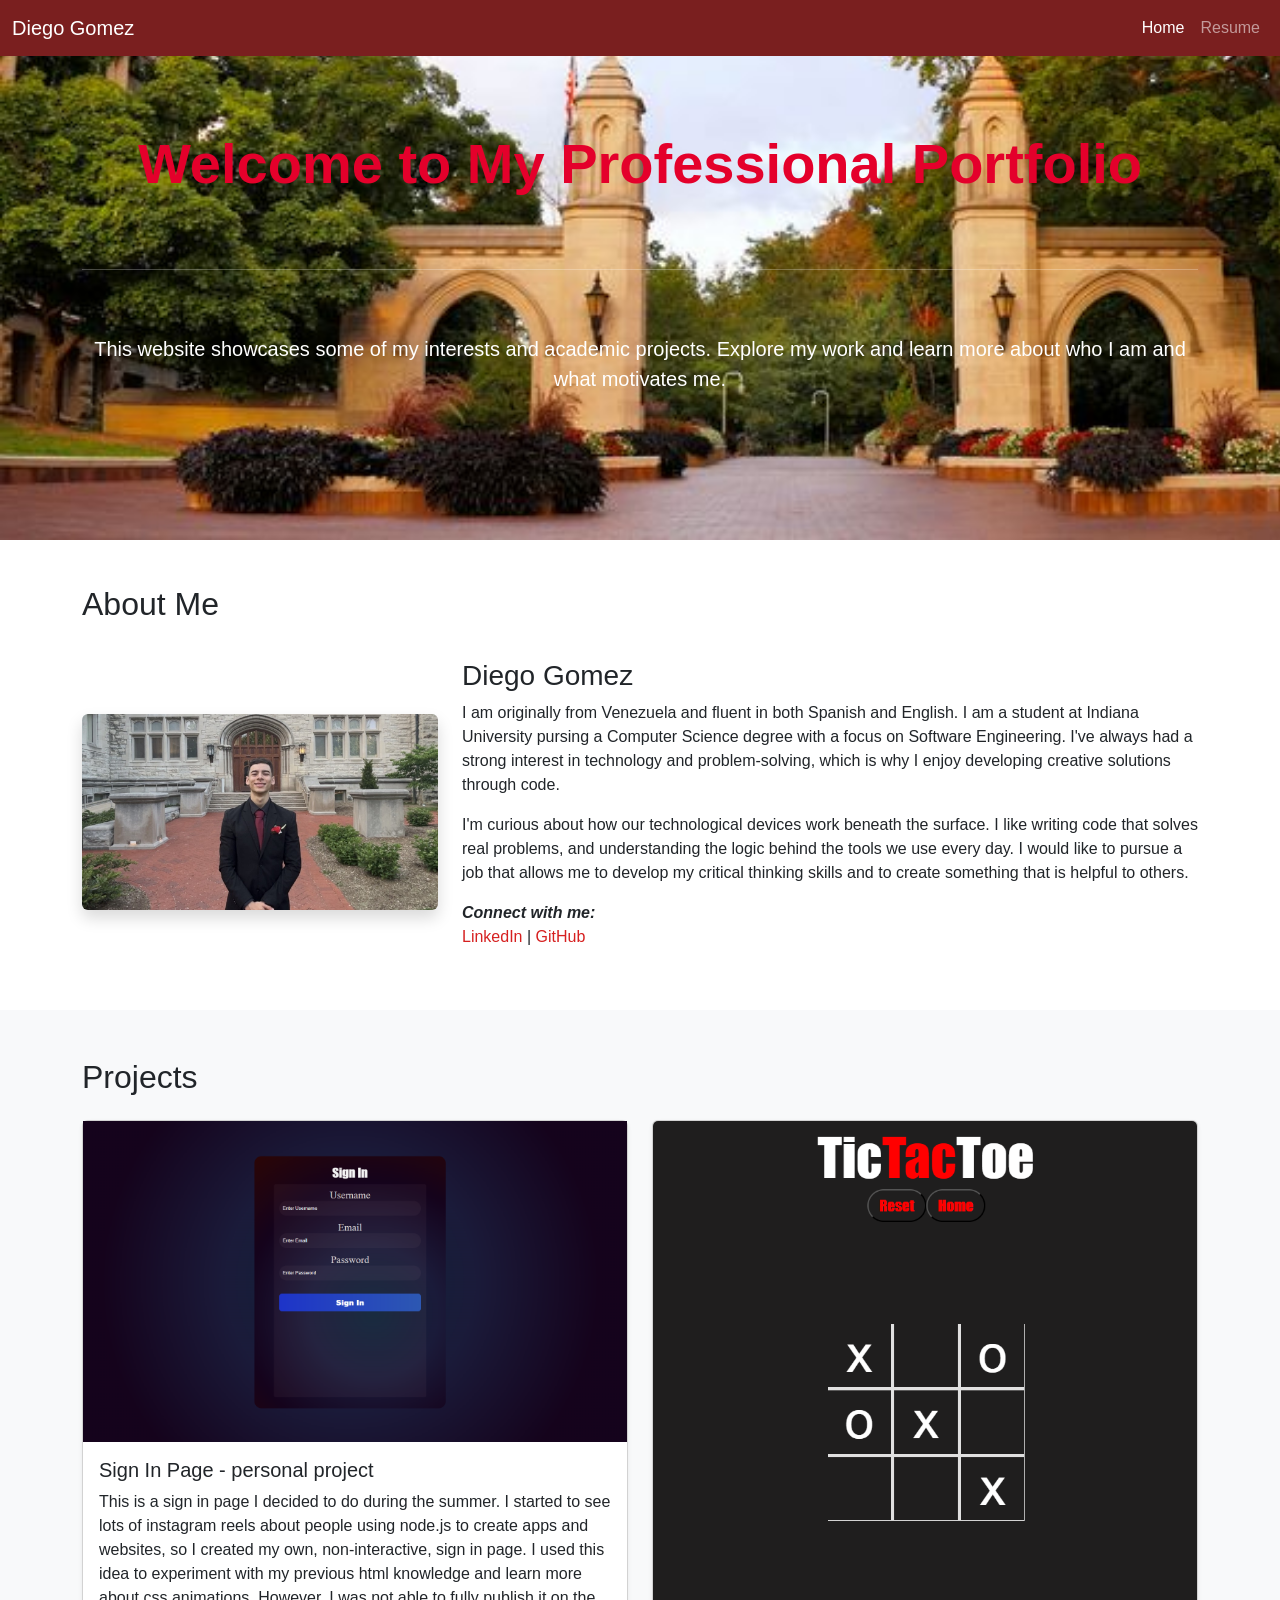
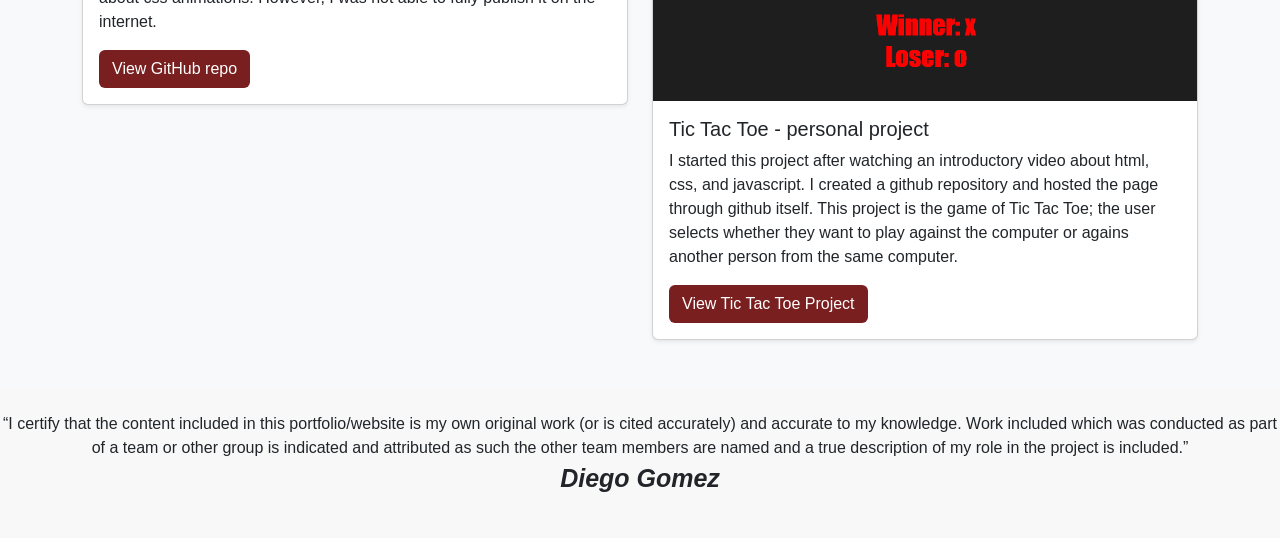
==== index.html @ 2e9246c7 "Initial commit: Personal Portfolio IU-pages" ====
<!DOCTYPE html>
<html lang="en">
<head>
  <meta charset="UTF-8">
  <meta name="viewport" content="width=device-width, initial-scale=1.0">
  <title>Diego Gomez - Home</title>

  <link rel="stylesheet" href="https://cdn.jsdelivr.net/npm/bootstrap@5.3.3/dist/css/bootstrap.min.css">
  <link rel="stylesheet" href="index.css">
</head>

<body>

  <nav class="navbar navbar-expand-sm navbar-dark bg-red fixed-top">
    <div class="container-fluid">
      <a class="navbar-brand" href="index.html">Diego Gomez</a>

      <ul class="navbar-nav ms-auto">
        <li class="nav-item"><a class="nav-link active" href="index.html">Home</a></li>
        <li class="nav-item"><a class="nav-link" href="resume.html">Resume</a></li>
      </ul>
    </div>
  </nav>

  <div class="intro-section text-white align-items-center">
    <div class="container text-center">
      <h1 class="display-4 welcome-text">Welcome to My Professional Portfolio</h1>
      <br><br><hr><br><br>
      <p class="lead">
        This website showcases some of my interests and academic projects.
        Explore my work and learn more about who I am and what motivates me.
      </p>
    </div>
  </div>

  <div class="about-me-section">
    <div class="container">
      <h2 class="about-me-text">About Me</h2>

      <div class="row align-items-center">
        <div class="col-md-4">
          <img src="images/diego1.jpg" class="img-fluid rounded shadow" alt="Profile Photo of Diego Gomez">
        </div>

        <div class="col-md-8">
          <h3>Diego Gomez</h3>
          <p>
            I am originally from Venezuela and fluent in both Spanish and English. I am a student at Indiana University pursing a Computer Science degree with a focus on Software Engineering. I've always had a strong interest in technology and problem-solving, which is why I enjoy developing creative solutions through code.
          </p>
          <p>
            I'm curious about how our technological devices work beneath the surface. I like writing code that solves real problems, and understanding the logic behind the tools we use every day. I would like to pursue a job that allows me to develop my critical thinking skills and to create something that is helpful to others.
          </p>

          <p class="mt-3">
            <span class="social-media-text">Connect with me:</span>
            <br>
            <a href="https://www.linkedin.com/in/diego-gomez-74b535323/" class="social-media-link">LinkedIn</a> | <a href="https://github.com/Diegoaga31" class="social-media-link">GitHub</a>
          </p>
        </div>
      </div>
    </div>
  </div>

  <div class="p-5 bg-light">
    <div class="container">
      <h2 class="mb-4">Projects</h2>

      <div class="row g-4">

        <div class="col-md-6">
          <div class="card shadow-sm">
            <img src="images/sign-in-page.jpg" alt="sign in page project">
            <div class="card-body">
              <h5 class="card-title">Sign In Page - personal project</h5>
              <p class="card-text">
                This is a sign in page I decided to do during the summer. I started to see lots of instagram reels about people using node.js to create apps and websites, so I created my own, non-interactive, sign in page. I used this idea to experiment with my previous html knowledge and learn more about css animations. However, I was not able to fully publish it on the internet.
              </p>
              <a href="https://github.com/Diegoaga31/sign-in-page?tab=readme-ov-file" class="btn btn-maroon">View GitHub repo</a>
            </div>
          </div>
        </div>

        <div class="col-md-6">
          <div class="card shadow-sm">
            <img src="images/tic-tac-toe.jpg" class="card-img-top" alt="tic tac toe project, with X as the winner and O as the loser">
            <div class="card-body">
              <h5 class="card-title">Tic Tac Toe - personal project</h5>
              <p class="card-text">
                I started this project after watching an introductory video about html, css, and javascript. I created a github repository and hosted the page through github itself. This project is the game of Tic Tac Toe; the user selects whether they want to play against the computer or agains another person from the same computer. 
              </p>
              <a href="https://diegoaga31.github.io/Tic-Tac-Toe/index.html" class="btn btn-maroon">View Tic Tac Toe Project</a>
            </div>
          </div>
        </div>

      </div>
    </div>
  </div>

  <div class="authenticity-statement py-4 text-center">
    <p>
      “I certify that the content included in this portfolio/website is my own original work
      (or is cited accurately) and accurate to my knowledge. Work included which was conducted
      as part of a team or other group is indicated and attributed as such the other team
      members are named and a true description of my role in the project is included.”
      <br>
      <span class="name-bottom-of-page">Diego Gomez</span>
    </p>
  </div>

</body>
</html>
---- index.css ----
body {
  font-family: Arial, sans-serif;
}

.bg-red {
  background-color: #7a1f1f;
}

.btn-maroon {
  background-color: #7a1f1f;
  color: white;
}

.btn-maroon:hover {
  background-color: #5c1616;
  color: white;
}

.intro-section {
  display: flex;
  height: 60vh;
  background-image: url("images/sample-gates.jpg");
  background-size: cover;
  background-repeat: no-repeat;
}

.welcome-text {
  color: #e4002b;
  font-weight: bold;
}

.about-me-section {
  padding: 5vh;
}

.about-me-text {
  margin-bottom: 4vh;
}

.social-media-text {
  font-weight: bold;
  font-style: italic;
}

.social-media-link {
  color:#d62020;
  text-decoration: none;
}

.social-media-link:hover {
  color:#fc8585;
  text-decoration: underline;
}

.authenticity-statement {
  background-color: #f8f8f8;
}

.name-bottom-of-page {
  font-size: 25px;
  font-weight: bold;
  font-style: italic;
}
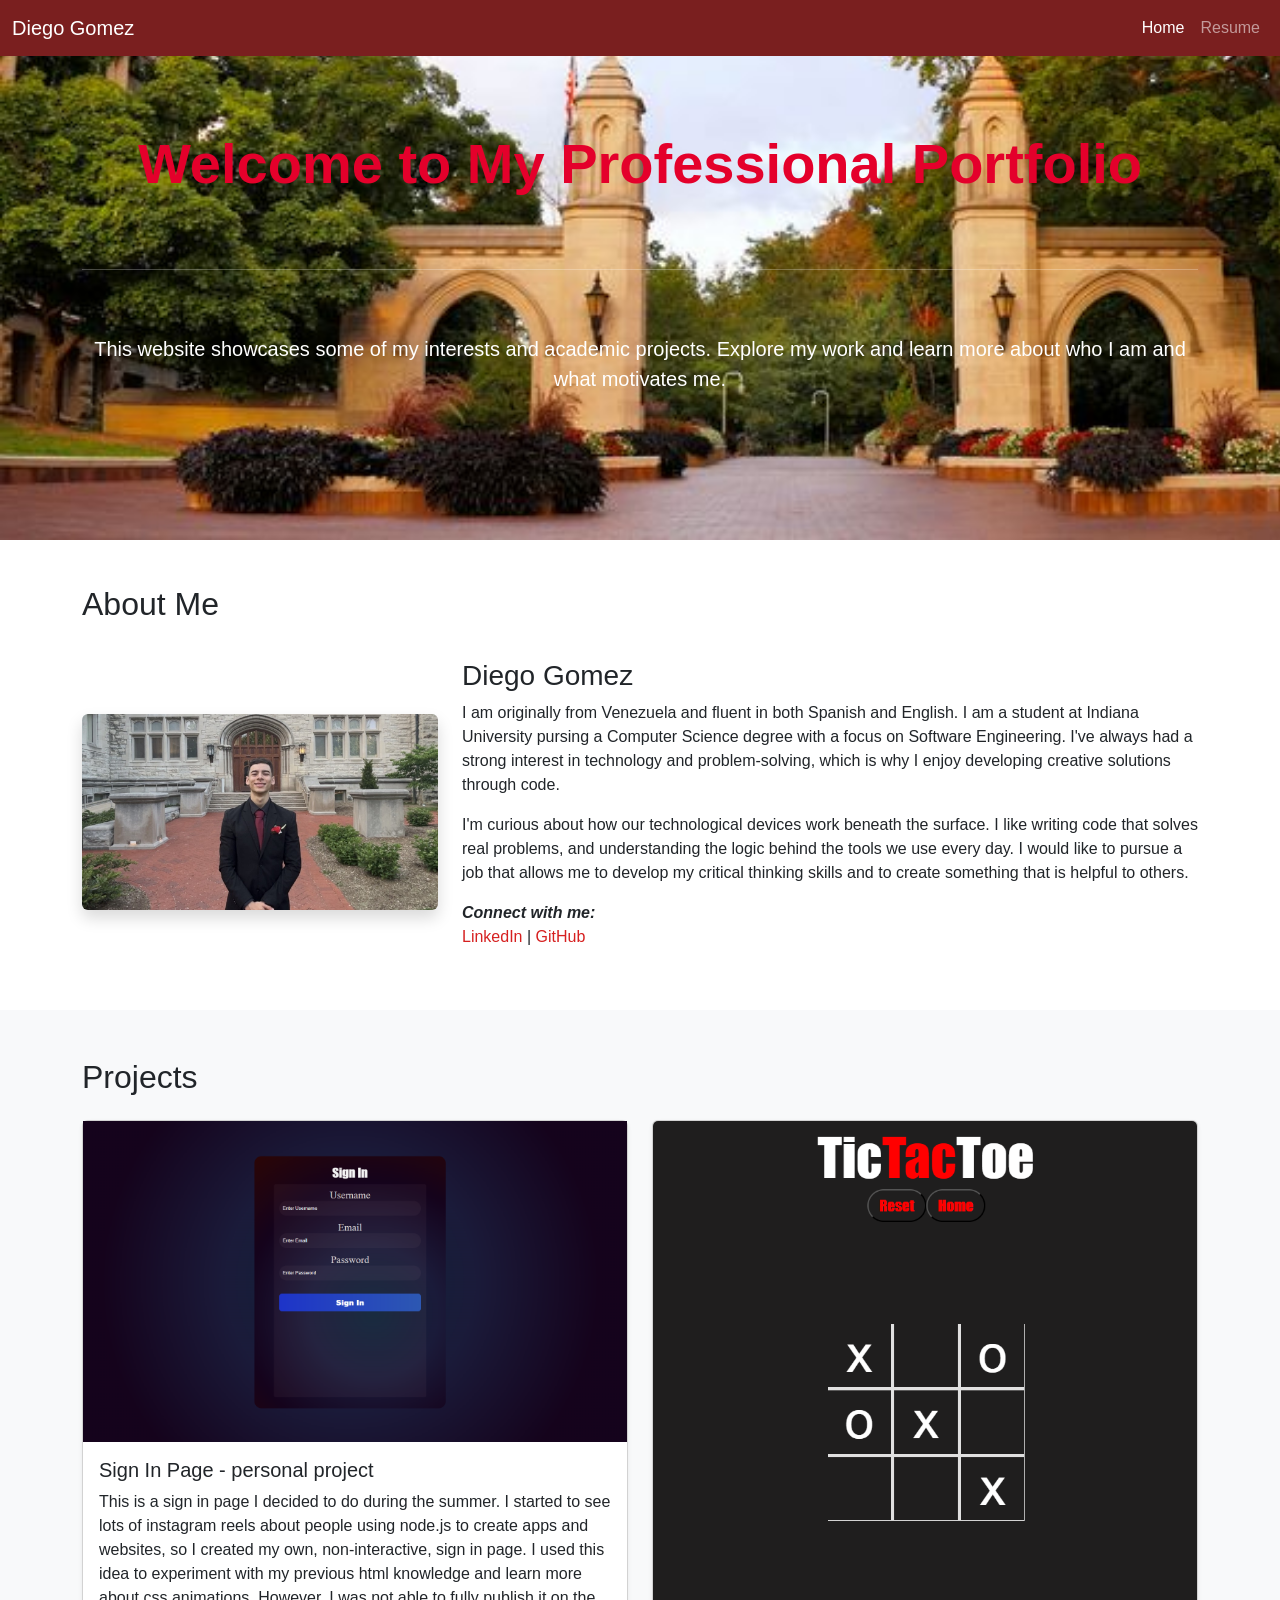
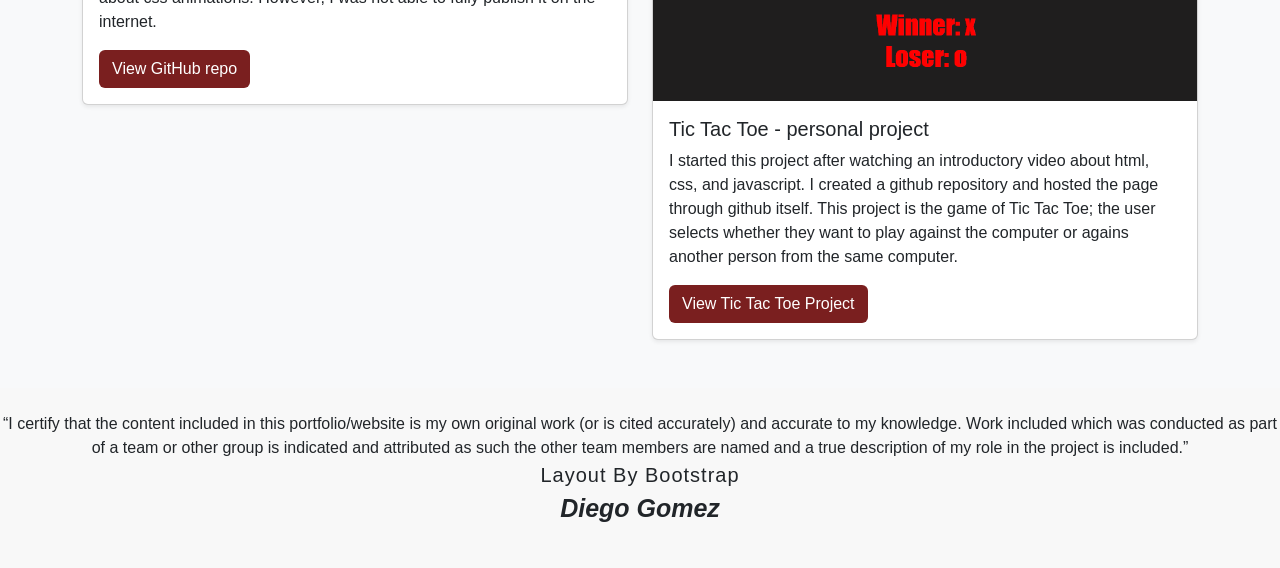
==== commit a5ad7690: "Added and styled bootstrap statement" ====
--- a/index.html
+++ b/index.html
@@ -104,7 +104,10 @@
       as part of a team or other group is indicated and attributed as such the other team
       members are named and a true description of my role in the project is included.”
       <br>
+      <span class="bootstrap-statement">Layout By Bootstrap</span>
+      <br>
       <span class="name-bottom-of-page">Diego Gomez</span>
+      
     </p>
   </div>
 
--- a/index.css
+++ b/index.css
@@ -52,6 +52,12 @@
   text-decoration: underline;
 }
 
+.bootstrap-statement {
+  font-family:Impact, Haettenschweiler, 'Arial Narrow Bold', sans-serif;
+  font-size: 20px;
+  letter-spacing: 1px;
+}
+
 .authenticity-statement {
   background-color: #f8f8f8;
 }
